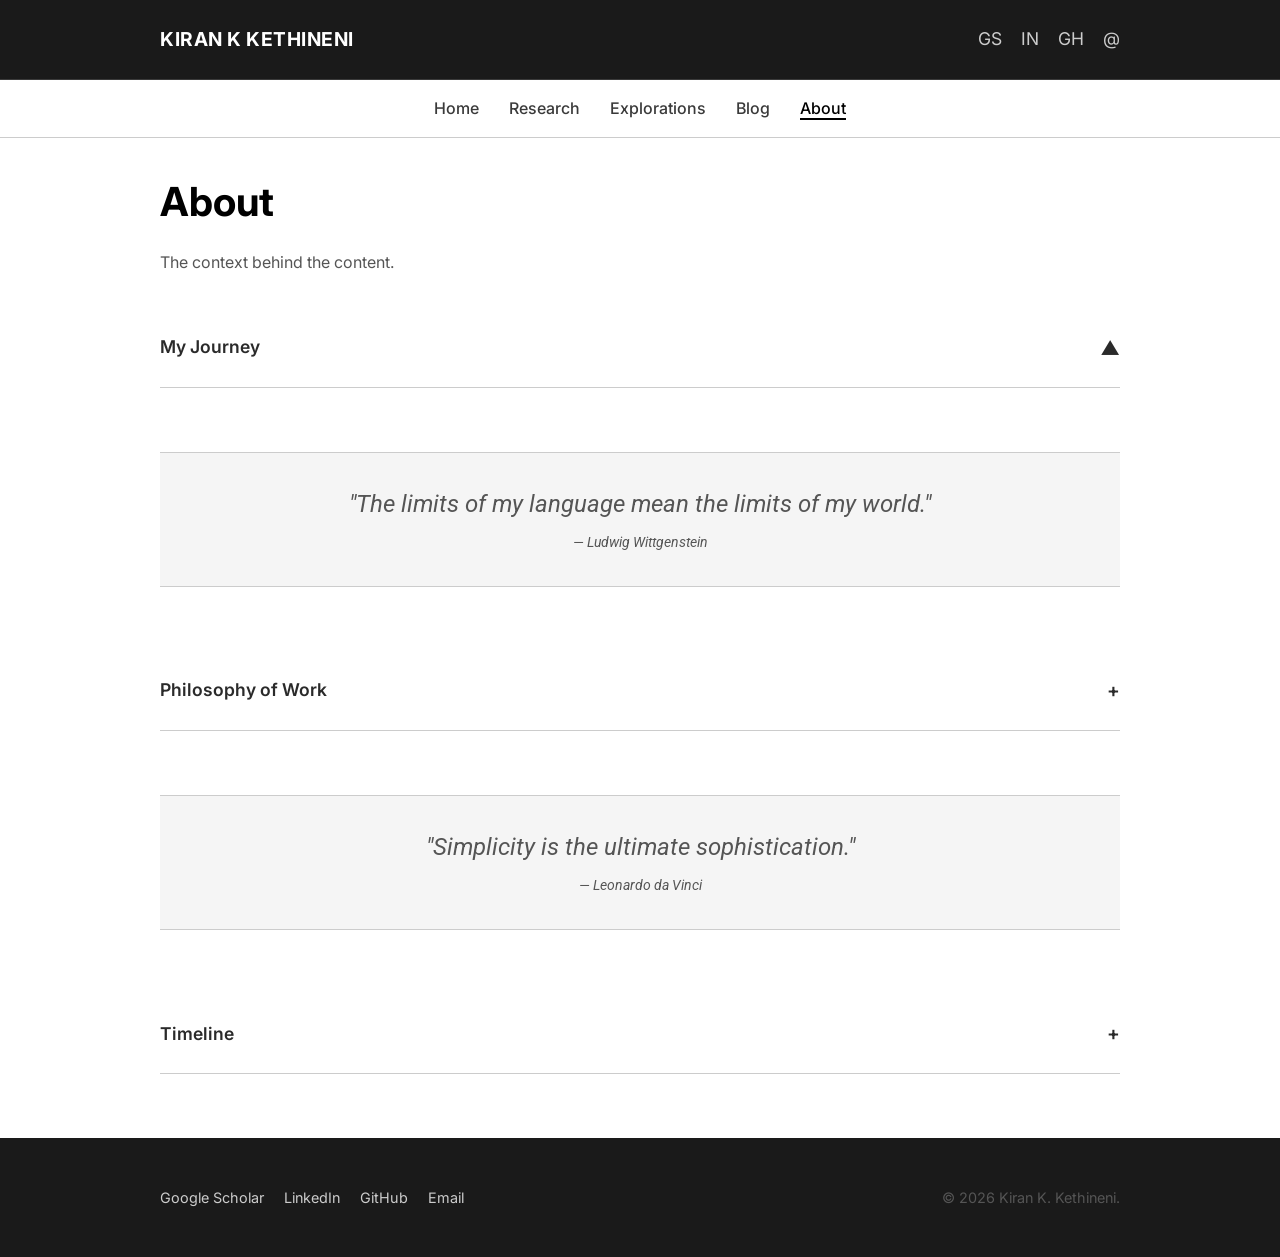
==== about.html @ e65516d9 "first commit" ====
<!DOCTYPE html>
<html lang="en">

<head>
    <meta charset="UTF-8">
    <meta name="viewport" content="width=device-width, initial-scale=1.0">
    <title>About | My Name</title>
    <link rel="stylesheet" href="css/style.css">
    <link
        href="https://fonts.googleapis.com/css2?family=Inter:wght@300;400;600;700&family=Roboto:wght@300;400;500&display=swap"
        rel="stylesheet">
    <style>
        .quote-divider {
            margin: 4rem 0;
            padding: 2rem 0;
            border-top: 1px solid var(--border-light);
            border-bottom: 1px solid var(--border-light);
            text-align: center;
            font-style: italic;
            font-family: 'Roboto', serif;
            /* Serif flair for quotes if desired, or keeping sans */
            font-size: 1.5rem;
            color: var(--gray-500);
            background-color: var(--gray-100);
        }

        .timeline-year {
            font-weight: 700;
            width: 80px;
            display: inline-block;
            color: var(--black);
        }
    </style>
</head>

<body>
    <header></header>
    <nav class="main-nav"></nav>
    <main class="container">

        <section class="mt-4 mb-4">
            <h1>About</h1>
            <p>The context behind the content.</p>
        </section>

        <!-- SECTION 1: MY JOURNEY -->
        <section class="accordion-list">
            <div class="accordion-item">
                <div class="accordion-header active"> <!-- Default open? Maybe -->
                    <span>My Journey</span>
                    <span class="accordion-icon">▼</span>
                </div>
                <!-- Adding active class manually to have it open by default for 'readability' on load if desired, 
                     but sticking to collapsed to match "Intellectual Notebook" style -->
                <div class="accordion-content">
                    <p class="mb-2">I started in Electronics and Communication Engineering, transitioning into Computer
                        Science to find the intersection of hardware constraints and algorithmic intelligence.</p>
                    <p>From building production APIs at Harvard Pilgrim Health Care to engineering serverless
                        edge-inference frameworks for my Ph.D., I am driven by the challenge of efficiency. I don't just
                        build models; I build systems that run reliably in the real world.</p>
                </div>
            </div>
        </section>

        <!-- QUOTE DIVIDER -->
        <div class="quote-divider">
            "The limits of my language mean the limits of my world." <br>
            <span style="font-size:0.9rem; margin-top:0.5rem; display:block;">— Ludwig Wittgenstein</span>
        </div>

        <!-- SECTION 2: PHILOSOPHY -->
        <section class="accordion-list">
            <div class="accordion-item">
                <div class="accordion-header">
                    <span>Philosophy of Work</span>
                    <span class="accordion-icon">+</span>
                </div>
                <div class="accordion-content">
                    <p class="mb-2">I believe in "Deep Work" (Cal Newport) and "Slow Software".</p>
                    <ul style="padding-left: 20px; list-style-type: square; color: var(--gray-500);">
                        <li class="mb-2"><strong>Clarity over Speed:</strong> Technical debt is often clarity debt.</li>
                        <li class="mb-2"><strong>Tools Shape Thought:</strong> We shape our tools and thereafter our
                            tools shape us.</li>
                        <li class="mb-2"><strong>Minimalism:</strong> Perfection is achieved not when there is nothing
                            more to add, but when there is nothing left to take away.</li>
                    </ul>
                </div>
            </div>
        </section>

        <!-- QUOTE DIVIDER -->
        <div class="quote-divider">
            "Simplicity is the ultimate sophistication." <br>
            <span style="font-size:0.9rem; margin-top:0.5rem; display:block;">— Leonardo da Vinci</span>
        </div>

        <!-- SECTION 3: TIMELINE -->
        <section class="accordion-list">
            <div class="accordion-item">
                <div class="accordion-header">
                    <span>Timeline</span>
                    <span class="accordion-icon">+</span>
                </div>
                <div class="accordion-content">
                    <div class="mb-2">
                        <span class="timeline-year">2022-Pres</span>
                        <span>Doctoral Researcher, University of North Texas</span>
                        <div style="font-size: 0.85rem; color: var(--gray-500); margin-left: 85px;">Focus: Edge AI,
                            Lightweight Segmentation, Privacy-Preserving Inference</div>
                    </div>
                    <div class="mb-2">
                        <span class="timeline-year">2019-2021</span>
                        <span>Software Developer, Harvard Pilgrim Health Care</span>
                        <div style="font-size: 0.85rem; color: var(--gray-500); margin-left: 85px;">Full-stack
                            development (Angular, Spring Boot), Cloud Infrastructure (Azure), and CI/CD automation.
                        </div>
                    </div>
                    <div class="mb-2">
                        <span class="timeline-year">2017-2018</span>
                        <span>M.S. Computer Science, University of North Texas</span>
                    </div>
                    <div class="mb-2">
                        <span class="timeline-year">2012-2016</span>
                        <span>B.Tech Electronics & Communication, Vignan's University</span>
                    </div>
                </div>
            </div>
        </section>

    </main>
    <footer></footer>
    <script src="js/main.js"></script>
</body>

</html>
---- css/style.css ----
/* STRICT GRAYSCALE PALETTE */
:root {
  --black: #000000;
  --gray-900: #1a1a1a;
  --gray-800: #2a2a2a;
  --gray-700: #3a3a3a;
  --gray-500: #555555;
  --gray-400: #888888;
  --gray-300: #cccccc;
  --gray-100: #f5f5f5;
  --white: #ffffff;

  --bg-body: var(--white);
  --text-main: var(--gray-900);
  --text-muted: var(--gray-500);
  --border-light: var(--gray-300);
  --border-dark: var(--gray-700);
  --header-bg: var(--gray-900);
  --header-text: var(--white);
}

/* GLOBAL RESET & TYPOGRAPHY */
* {
  box-sizing: border-box;
  margin: 0;
  padding: 0;
}

body {
  font-family: 'Inter', 'Roboto', sans-serif;
  color: var(--text-main);
  background-color: var(--bg-body);
  line-height: 1.6;
  font-size: 16px;
  -webkit-font-smoothing: antialiased;
}

a {
  text-decoration: none;
  color: inherit;
  transition: opacity 0.2s ease, border-bottom 0.2s ease;
}

a:hover {
  opacity: 0.7;
}

ul {
  list-style: none;
}

/* LAYOUT UTILITIES */
.container {
  max-width: 1000px;
  margin: 0 auto;
  padding: 0 20px;
}

.flex {
  display: flex;
}

.flex-col {
  display: flex;
  flex-direction: column;
}

.justify-between {
  justify-content: space-between;
}

.align-center {
  align-items: center;
}

.mt-2 {
  margin-top: 1rem;
}

.mt-4 {
  margin-top: 2rem;
}

.mb-2 {
  margin-bottom: 1rem;
}

.mb-4 {
  margin-bottom: 2rem;
}

/* HEADER */
header {
  background-color: var(--header-bg);
  color: var(--header-text);
  padding: 1.5rem 0;
  position: sticky;
  top: 0;
  z-index: 1000;
  border-bottom: 1px solid var(--gray-700);
}

.site-logo {
  font-weight: 700;
  font-size: 1.2rem;
  letter-spacing: 0.5px;
}

.nav-links a {
  margin-left: 20px;
  font-size: 0.9rem;
  color: var(--gray-300);
  text-transform: uppercase;
  letter-spacing: 1px;
}

.nav-links a:hover,
.nav-links a.active {
  color: var(--white);
  border-bottom: 1px solid var(--white);
}

.social-icons a {
  margin-left: 15px;
  color: var(--gray-300);
  font-size: 1.1rem;
}

/* NAVIGATION (Sub-header) */
.main-nav {
  background-color: var(--white);
  border-bottom: 1px solid var(--border-light);
  padding: 1rem 0;
}

.main-nav ul {
  display: flex;
  justify-content: center;
  flex-wrap: wrap;
  gap: 30px;
}

.main-nav a {
  color: var(--gray-700);
  font-weight: 500;
}

.main-nav a:hover {
  color: var(--black);
}

/* FOOTER */
footer {
  background-color: var(--gray-900);
  color: var(--gray-400);
  padding: 3rem 0;
  margin-top: 4rem;
  font-size: 0.9rem;
}

footer .footer-inner {
  width: 100%;
}

footer .social-links {
  display: flex;
  gap: 20px;
}

footer .social-links a {
  margin: 0;
  color: var(--gray-300);
}

footer .copyright {
  margin: 0;
}

@media (max-width: 768px) {
  footer .footer-inner {
    flex-direction: column;
    gap: 20px;
    text-align: center;
  }
}

/* COMPONENTS: ACCORDIONS */
.accordion-item {
  border-bottom: 1px solid var(--border-light);
}

.accordion-header {
  padding: 1.5rem 0;
  cursor: pointer;
  display: flex;
  justify-content: space-between;
  align-items: center;
  font-weight: 600;
  font-size: 1.1rem;
  color: var(--gray-800);
  transition: color 0.3s ease;
}

.accordion-header:hover {
  color: var(--black);
}

.accordion-content {
  max-height: 0;
  overflow: hidden;
  transition: max-height 0.4s ease-out, opacity 0.4s ease;
  opacity: 0;
}

.accordion-content.active {
  padding-bottom: 1.5rem;
  opacity: 1;
}

.accordion-icon {
  font-size: 1.2rem;
  transition: transform 0.3s ease;
}

.active .accordion-icon {
  transform: rotate(180deg);
}

/* TYPOGRAPHY COMPONENTS */
h1 {
  font-size: 2.5rem;
  font-weight: 700;
  color: var(--black);
  margin-bottom: 1rem;
}

h2 {
  font-size: 1.8rem;
  font-weight: 600;
  color: var(--gray-800);
  margin-bottom: 1.5rem;
  margin-top: 3rem;
  border-left: 4px solid var(--gray-300);
  padding-left: 1rem;
}

p {
  color: var(--gray-500);
  margin-bottom: 1rem;
  max-width: 700px;
}

/* BUTTONS (Text based mostly) */
.btn-text {
  text-transform: uppercase;
  font-size: 0.85rem;
  font-weight: 700;
  letter-spacing: 1px;
  border-bottom: 2px solid var(--gray-300);
  padding-bottom: 2px;
  color: var(--gray-700);
  display: inline-block;
  margin-top: 1rem;
}

.btn-text:hover {
  color: var(--black);
  border-color: var(--black);
}
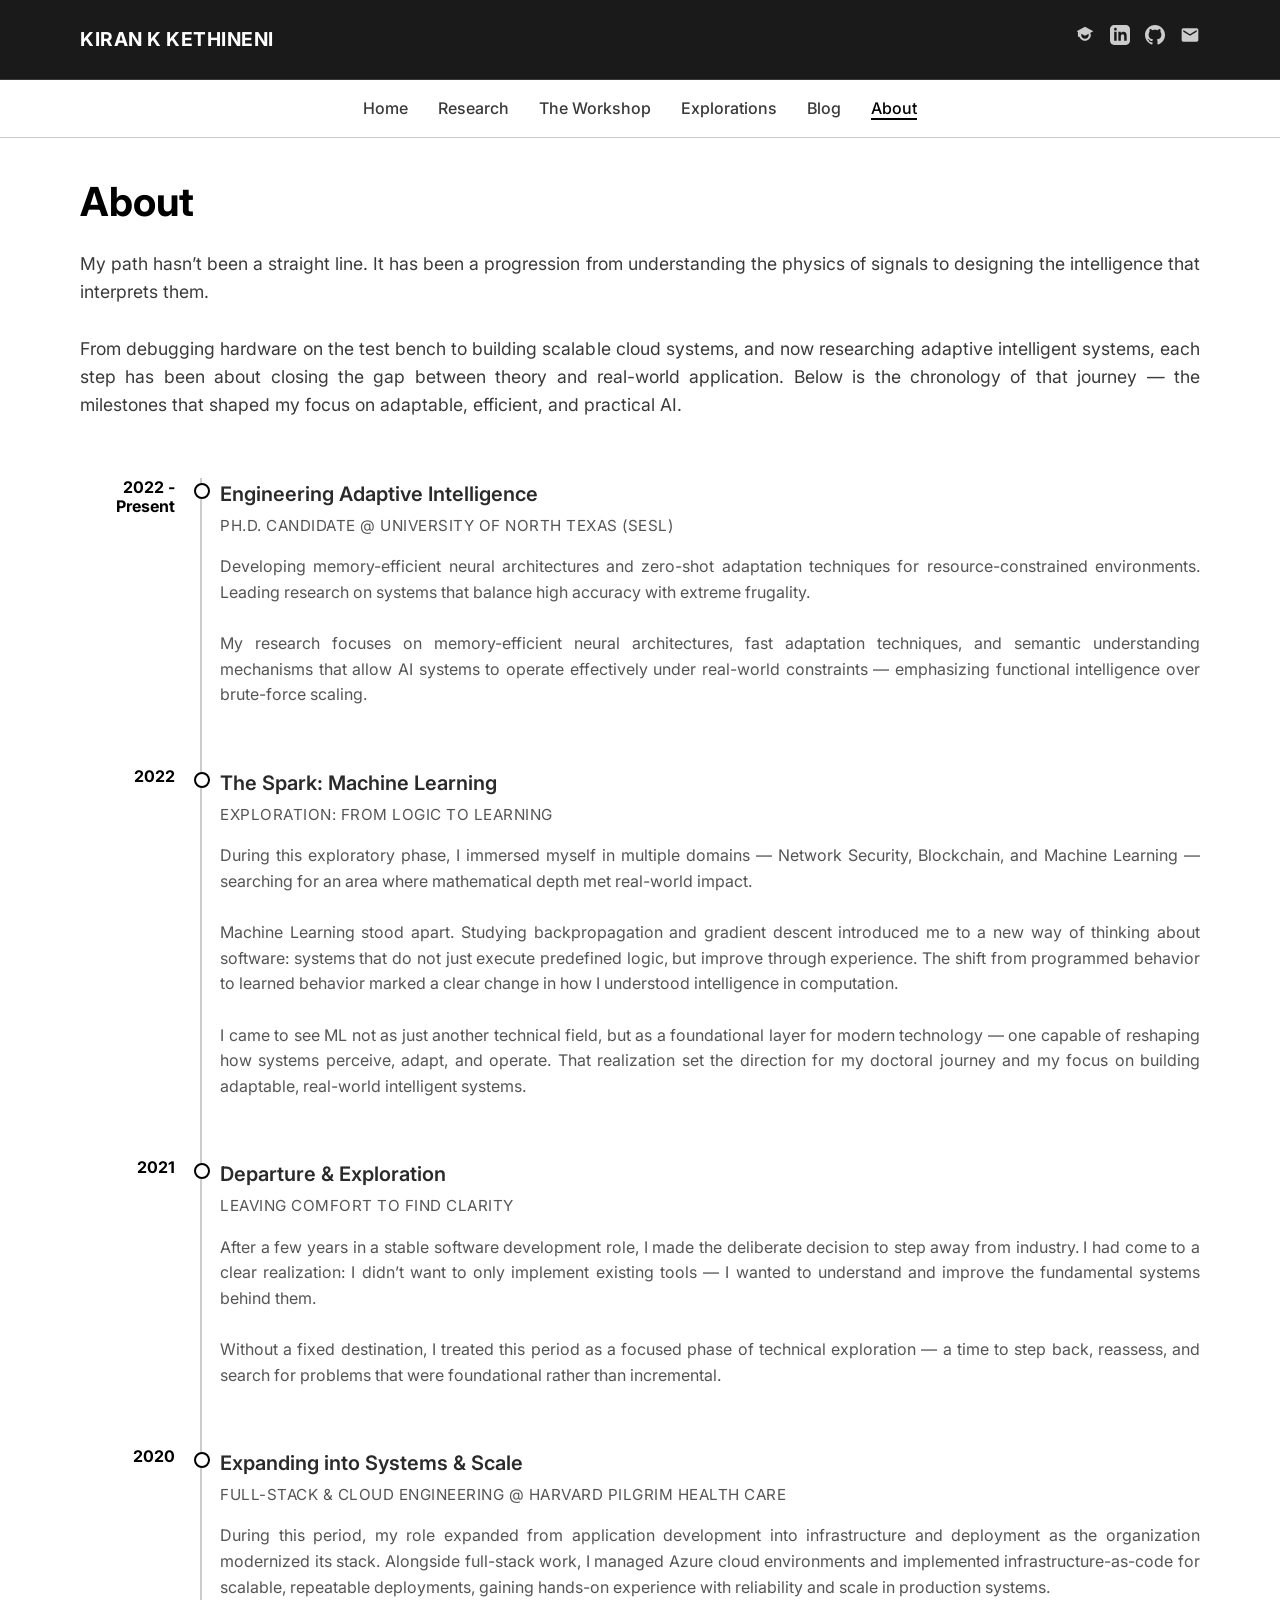
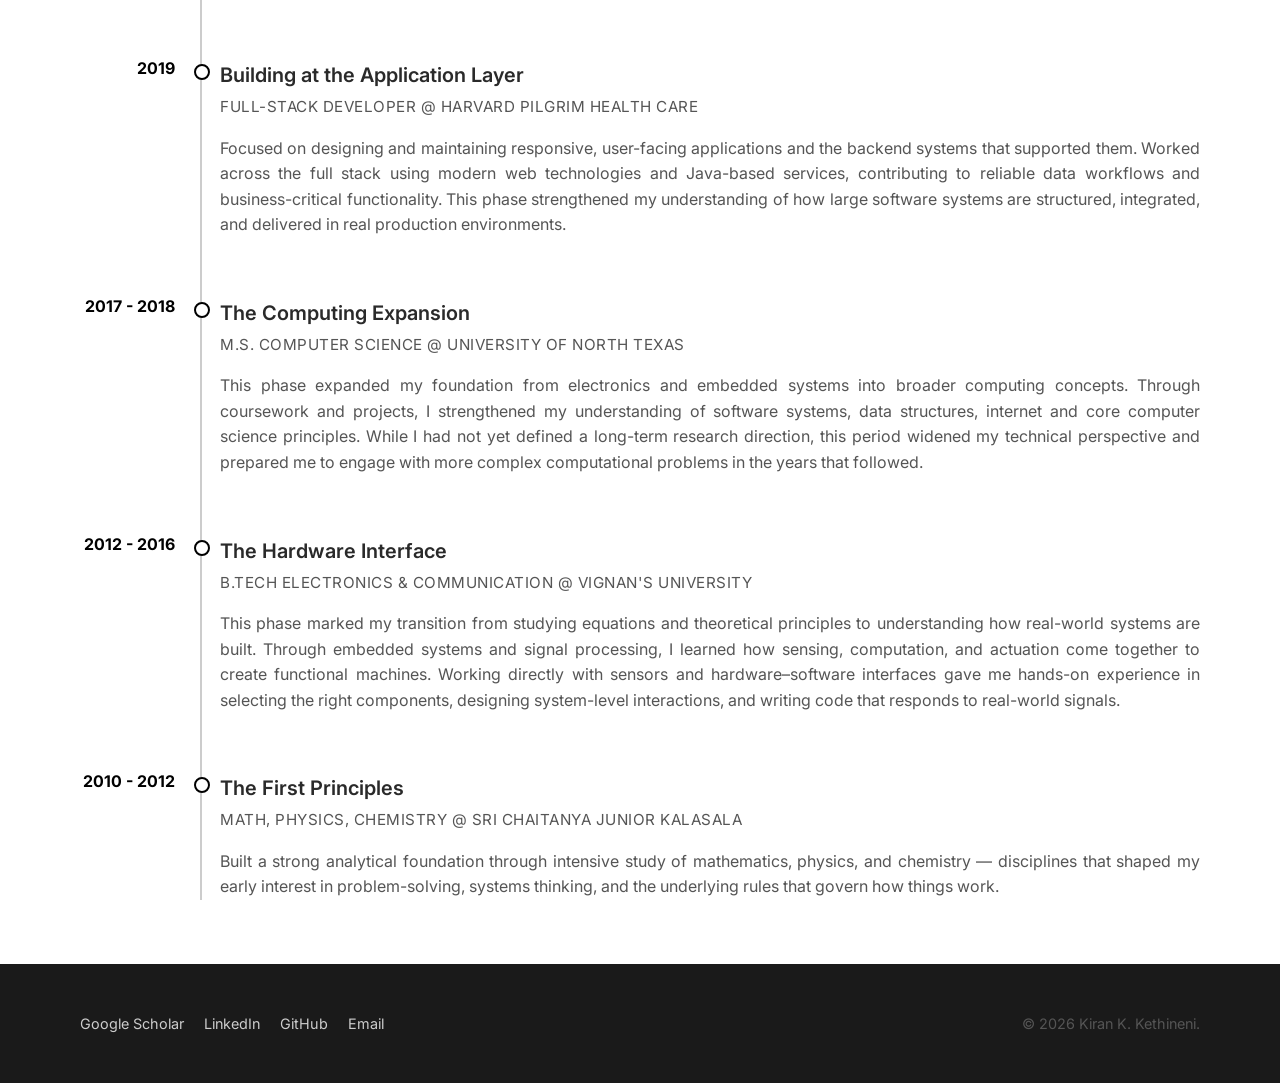
==== commit 31d3b1ff: "Timeline done" ====
--- a/about.html
+++ b/about.html
@@ -40,88 +40,137 @@
 
         <section class="mt-4 mb-4">
             <h1>About</h1>
-            <p>The context behind the content.</p>
+            <p style="color: var(--gray-700); font-size: 1.1rem; line-height: 1.6; text-align: justify;">
+                My path hasn’t been a straight line. It has been a progression from understanding the physics of signals
+                to designing the intelligence that interprets them.<br><br>
+                From debugging hardware on the test bench to building scalable cloud systems, and now researching
+                adaptive intelligent systems, each step has been about closing the gap between theory and real-world
+                application. Below is the chronology of that journey — the milestones that shaped my focus on adaptable,
+                efficient, and practical AI.
+            </p>
         </section>
 
         <!-- SECTION 1: MY JOURNEY -->
-        <section class="accordion-list">
-            <div class="accordion-item">
-                <div class="accordion-header active"> <!-- Default open? Maybe -->
-                    <span>My Journey</span>
-                    <span class="accordion-icon">▼</span>
+        <section class="mt-4 mb-4">
+            <div class="timeline-section">
+                <!-- PHD -->
+                <div class="timeline-entry">
+                    <span class="timeline-year-label">2022 - Present</span>
+                    <div class="timeline-role">Engineering Adaptive Intelligence</div>
+                    <div class="timeline-location">Ph.D. Candidate @ University of North Texas (SESL)</div>
+                    <div class="timeline-body">
+                        Developing memory-efficient neural architectures and zero-shot adaptation techniques for
+                        resource-constrained environments. Leading research on systems that balance high accuracy with
+                        extreme frugality.<br><br>
+                        My research focuses on memory-efficient neural architectures, fast adaptation techniques, and
+                        semantic understanding mechanisms that allow AI systems to operate effectively under real-world
+                        constraints — emphasizing functional intelligence over brute-force scaling.
+                    </div>
                 </div>
-                <!-- Adding active class manually to have it open by default for 'readability' on load if desired, 
-                     but sticking to collapsed to match "Intellectual Notebook" style -->
-                <div class="accordion-content">
-                    <p class="mb-2">I started in Electronics and Communication Engineering, transitioning into Computer
-                        Science to find the intersection of hardware constraints and algorithmic intelligence.</p>
-                    <p>From building production APIs at Harvard Pilgrim Health Care to engineering serverless
-                        edge-inference frameworks for my Ph.D., I am driven by the challenge of efficiency. I don't just
-                        build models; I build systems that run reliably in the real world.</p>
+
+                <!-- 2022 EXPLORATION -->
+                <div class="timeline-entry">
+                    <span class="timeline-year-label">2022</span>
+                    <div class="timeline-role">The Spark: Machine Learning</div>
+                    <div class="timeline-location">Exploration: From Logic to Learning</div>
+                    <div class="timeline-body">
+                        During this exploratory phase, I immersed myself in multiple domains — Network Security,
+                        Blockchain, and Machine Learning — searching for an area where mathematical depth met real-world
+                        impact.<br><br>
+
+                        Machine Learning stood apart. Studying backpropagation and gradient descent introduced me to a
+                        new way of thinking about software: systems that do not just execute predefined logic, but
+                        improve through experience. The shift from programmed behavior to learned behavior marked a
+                        clear change in how I understood intelligence in computation.<br><br>
+
+                        I came to see ML not as just another technical field, but as a foundational layer for modern
+                        technology — one capable of reshaping how systems perceive, adapt, and operate. That realization
+                        set the direction for my doctoral journey and my focus on building adaptable, real-world
+                        intelligent systems.
+                    </div>
                 </div>
-            </div>
-        </section>
 
-        <!-- QUOTE DIVIDER -->
-        <div class="quote-divider">
-            "The limits of my language mean the limits of my world." <br>
-            <span style="font-size:0.9rem; margin-top:0.5rem; display:block;">— Ludwig Wittgenstein</span>
-        </div>
+                <!-- 2021 DEPARTURE -->
+                <div class="timeline-entry">
+                    <span class="timeline-year-label">2021</span>
+                    <div class="timeline-role">Departure & Exploration</div>
+                    <div class="timeline-location">Leaving Comfort to Find Clarity</div>
+                    <div class="timeline-body">
+                        After a few years in a stable software development role, I made the deliberate decision to step
+                        away from industry. I had come to a clear realization: I didn’t want to only implement existing
+                        tools — I wanted to understand and improve the fundamental systems behind them.<br><br>
+                        Without a fixed destination, I treated this period as a focused phase of technical exploration —
+                        a time to step back, reassess, and search for problems that were foundational rather than
+                        incremental.
+                    </div>
+                </div>
 
-        <!-- SECTION 2: PHILOSOPHY -->
-        <section class="accordion-list">
-            <div class="accordion-item">
-                <div class="accordion-header">
-                    <span>Philosophy of Work</span>
-                    <span class="accordion-icon">+</span>
+                <!-- WORK EXPERIENCE -->
+                <div class="timeline-entry">
+                    <span class="timeline-year-label">2020</span>
+                    <div class="timeline-role">Expanding into Systems & Scale</div>
+                    <div class="timeline-location">Full-Stack & Cloud Engineering @ Harvard Pilgrim Health Care</div>
+                    <div class="timeline-body">
+                        During this period, my role expanded from application development into infrastructure and
+                        deployment as the organization modernized its stack. Alongside full-stack work, I managed Azure
+                        cloud environments and implemented infrastructure-as-code for scalable, repeatable deployments,
+                        gaining hands-on experience with reliability and scale in production systems.
+                    </div>
                 </div>
-                <div class="accordion-content">
-                    <p class="mb-2">I believe in "Deep Work" (Cal Newport) and "Slow Software".</p>
-                    <ul style="padding-left: 20px; list-style-type: square; color: var(--gray-500);">
-                        <li class="mb-2"><strong>Clarity over Speed:</strong> Technical debt is often clarity debt.</li>
-                        <li class="mb-2"><strong>Tools Shape Thought:</strong> We shape our tools and thereafter our
-                            tools shape us.</li>
-                        <li class="mb-2"><strong>Minimalism:</strong> Perfection is achieved not when there is nothing
-                            more to add, but when there is nothing left to take away.</li>
-                    </ul>
+
+                <!-- WORK EXPERIENCE -->
+                <div class="timeline-entry">
+                    <span class="timeline-year-label">2019</span>
+                    <div class="timeline-role">Building at the Application Layer</div>
+                    <div class="timeline-location">Full-Stack Developer @ Harvard Pilgrim Health Care</div>
+                    <div class="timeline-body">
+                        Focused on designing and maintaining responsive, user-facing applications and the backend
+                        systems that supported them. Worked across the full stack using modern web technologies and
+                        Java-based services, contributing to reliable data workflows and business-critical
+                        functionality. This phase strengthened my understanding of how large software systems are
+                        structured, integrated, and delivered in real production environments.
+                    </div>
                 </div>
-            </div>
-        </section>
 
-        <!-- QUOTE DIVIDER -->
-        <div class="quote-divider">
-            "Simplicity is the ultimate sophistication." <br>
-            <span style="font-size:0.9rem; margin-top:0.5rem; display:block;">— Leonardo da Vinci</span>
-        </div>
+                <!-- MASTERS -->
+                <div class="timeline-entry">
+                    <span class="timeline-year-label">2017 - 2018</span>
+                    <div class="timeline-role">The Computing Expansion</div>
+                    <div class="timeline-location">M.S. Computer Science @ University of North Texas</div>
+                    <div class="timeline-body">
+                        This phase expanded my foundation from electronics and embedded systems into broader computing
+                        concepts. Through coursework and projects, I strengthened my understanding of software systems,
+                        data structures, internet and core computer science principles. While I had not yet defined a
+                        long-term
+                        research direction, this period widened my technical perspective and prepared me to engage with
+                        more complex computational problems in the years that followed.
+                    </div>
+                </div>
 
-        <!-- SECTION 3: TIMELINE -->
-        <section class="accordion-list">
-            <div class="accordion-item">
-                <div class="accordion-header">
-                    <span>Timeline</span>
-                    <span class="accordion-icon">+</span>
+                <!-- BACHELORS -->
+                <div class="timeline-entry">
+                    <span class="timeline-year-label">2012 - 2016</span>
+                    <div class="timeline-role">The Hardware Interface</div>
+                    <div class="timeline-location">B.Tech Electronics & Communication @ Vignan's University</div>
+                    <div class="timeline-body">
+                        This phase marked my transition from studying equations and theoretical principles to
+                        understanding how real-world systems are built. Through embedded systems and signal processing,
+                        I learned how sensing, computation, and actuation come together to create functional machines.
+                        Working directly with sensors and hardware–software interfaces gave me hands-on experience in
+                        selecting the right components, designing system-level interactions, and writing code that
+                        responds to real-world signals.
+                    </div>
                 </div>
-                <div class="accordion-content">
-                    <div class="mb-2">
-                        <span class="timeline-year">2022-Pres</span>
-                        <span>Doctoral Researcher, University of North Texas</span>
-                        <div style="font-size: 0.85rem; color: var(--gray-500); margin-left: 85px;">Focus: Edge AI,
-                            Lightweight Segmentation, Privacy-Preserving Inference</div>
-                    </div>
-                    <div class="mb-2">
-                        <span class="timeline-year">2019-2021</span>
-                        <span>Software Developer, Harvard Pilgrim Health Care</span>
-                        <div style="font-size: 0.85rem; color: var(--gray-500); margin-left: 85px;">Full-stack
-                            development (Angular, Spring Boot), Cloud Infrastructure (Azure), and CI/CD automation.
-                        </div>
-                    </div>
-                    <div class="mb-2">
-                        <span class="timeline-year">2017-2018</span>
-                        <span>M.S. Computer Science, University of North Texas</span>
-                    </div>
-                    <div class="mb-2">
-                        <span class="timeline-year">2012-2016</span>
-                        <span>B.Tech Electronics & Communication, Vignan's University</span>
+
+                <!-- HIGH SCHOOL -->
+                <div class="timeline-entry">
+                    <span class="timeline-year-label">2010 - 2012</span>
+                    <div class="timeline-role">The First Principles</div>
+                    <div class="timeline-location">Math, Physics, Chemistry @ Sri Chaitanya Junior Kalasala</div>
+                    <div class="timeline-body">
+                        Built a strong analytical foundation through intensive study of mathematics, physics, and
+                        chemistry — disciplines that shaped my early interest in problem-solving, systems thinking, and
+                        the underlying rules that govern how things work.
                     </div>
                 </div>
             </div>
--- a/css/style.css
+++ b/css/style.css
@@ -51,9 +51,10 @@
 
 /* LAYOUT UTILITIES */
 .container {
-  max-width: 1000px;
+  max-width: 1200px;
   margin: 0 auto;
-  padding: 0 20px;
+  padding: 0 40px;
+  /* Slight increase in padding for wider layout */
 }
 
 .flex {
@@ -247,7 +248,7 @@
 p {
   color: var(--gray-500);
   margin-bottom: 1rem;
-  max-width: 700px;
+  max-width: 100%;
 }
 
 /* BUTTONS (Text based mostly) */
@@ -266,4 +267,117 @@
 .btn-text:hover {
   color: var(--black);
   border-color: var(--black);
+}
+
+/* TIMELINE COMPONENT */
+.timeline-section {
+  position: relative;
+  max-width: 100%;
+  margin: 4rem 0;
+  /* Align left with container padding or keep auto if centered? Container has padding. */
+  /* Let's keep margin: 4rem auto but 100% width fills container */
+  padding-left: 140px;
+  /* Space for year label */
+}
+
+/* The Vertical Line */
+.timeline-section::before {
+  content: '';
+  position: absolute;
+  top: 0;
+  bottom: 0;
+  left: 120px;
+  /* Line position */
+  width: 2px;
+  background: var(--border-light);
+}
+
+.timeline-entry {
+  position: relative;
+  margin-bottom: 4rem;
+}
+
+/* The Dot */
+.timeline-entry::before {
+  content: '';
+  position: absolute;
+  /*
+       Container padding-left: 140px.
+       Line left: 120px.
+       Difference: -20px relative to entry content start.
+       Dot width: 12px -> center at 6px.
+       Left: -20px - 6px = -26px.
+    */
+  left: -26px;
+  top: 5px;
+  width: 12px;
+  height: 12px;
+  background: var(--white);
+  border: 2px solid var(--black);
+  border-radius: 50%;
+  z-index: 1;
+}
+
+/* The Year Label - Moved to left */
+.timeline-year-label {
+  position: absolute;
+  left: -140px;
+  /* Move into the padding area */
+  width: 110px;
+  /* Width up to near the line */
+  text-align: right;
+  top: 0px;
+  font-weight: 700;
+  color: var(--black);
+  font-size: 1rem;
+  line-height: 1.2;
+  padding-right: 15px;
+}
+
+.timeline-role {
+  font-size: 1.25rem;
+  font-weight: 600;
+  color: var(--gray-800);
+  margin-bottom: 0.25rem;
+  margin-top: -5px;
+  /* Alignment fix with dot */
+}
+
+.timeline-location {
+  font-size: 0.95rem;
+  color: var(--gray-500);
+  margin-bottom: 1rem;
+  text-transform: uppercase;
+  letter-spacing: 0.5px;
+}
+
+.timeline-body {
+  color: var(--gray-500);
+  max-width: 100%;
+  text-align: justify;
+}
+
+@media (max-width: 768px) {
+  .timeline-section {
+    padding-left: 40px;
+  }
+
+  .timeline-section::before {
+    left: 20px;
+  }
+
+  .timeline-entry::before {
+    left: -26px;
+    /* 20 (line) - 40 (padding) - 6 (half dot) = -26 */
+  }
+
+  .timeline-year-label {
+    position: relative;
+    left: 0;
+    text-align: left;
+    margin-bottom: 0.5rem;
+    width: auto;
+    padding-right: 0;
+    color: var(--gray-500);
+  }
 }
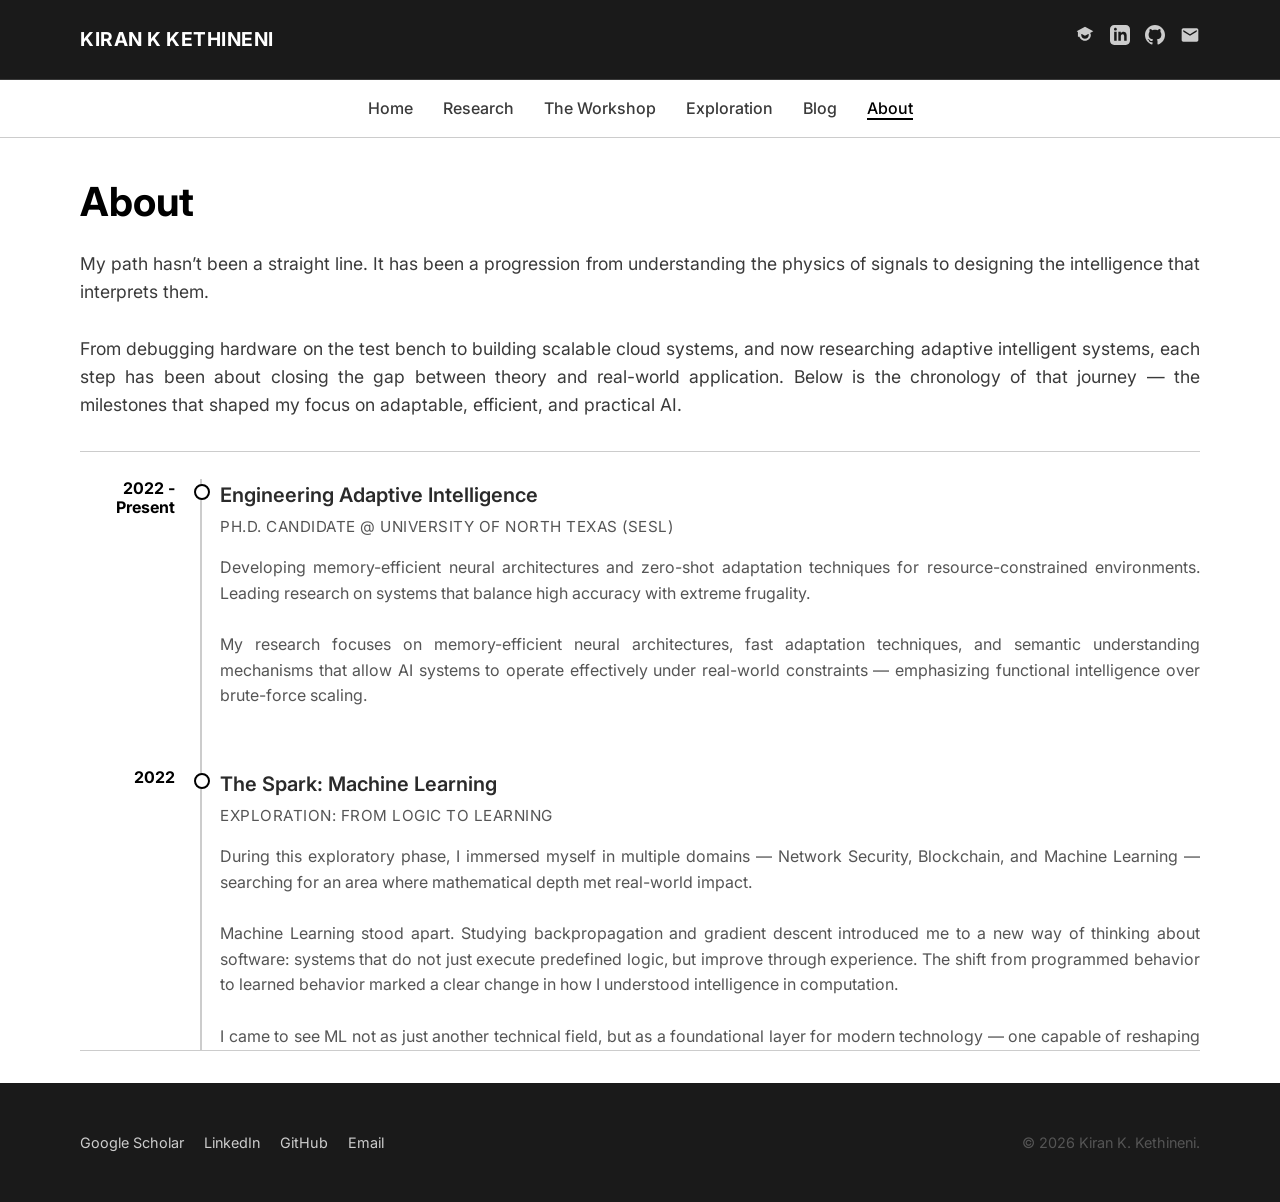
==== commit b4f73476: "All structure finalized" ====
--- a/about.html
+++ b/about.html
@@ -52,125 +52,147 @@
 
         <!-- SECTION 1: MY JOURNEY -->
         <section class="mt-4 mb-4">
-            <div class="timeline-section">
-                <!-- PHD -->
-                <div class="timeline-entry">
-                    <span class="timeline-year-label">2022 - Present</span>
-                    <div class="timeline-role">Engineering Adaptive Intelligence</div>
-                    <div class="timeline-location">Ph.D. Candidate @ University of North Texas (SESL)</div>
-                    <div class="timeline-body">
-                        Developing memory-efficient neural architectures and zero-shot adaptation techniques for
-                        resource-constrained environments. Leading research on systems that balance high accuracy with
-                        extreme frugality.<br><br>
-                        My research focuses on memory-efficient neural architectures, fast adaptation techniques, and
-                        semantic understanding mechanisms that allow AI systems to operate effectively under real-world
-                        constraints — emphasizing functional intelligence over brute-force scaling.
-                    </div>
-                </div>
-
-                <!-- 2022 EXPLORATION -->
-                <div class="timeline-entry">
-                    <span class="timeline-year-label">2022</span>
-                    <div class="timeline-role">The Spark: Machine Learning</div>
-                    <div class="timeline-location">Exploration: From Logic to Learning</div>
-                    <div class="timeline-body">
-                        During this exploratory phase, I immersed myself in multiple domains — Network Security,
-                        Blockchain, and Machine Learning — searching for an area where mathematical depth met real-world
-                        impact.<br><br>
-
-                        Machine Learning stood apart. Studying backpropagation and gradient descent introduced me to a
-                        new way of thinking about software: systems that do not just execute predefined logic, but
-                        improve through experience. The shift from programmed behavior to learned behavior marked a
-                        clear change in how I understood intelligence in computation.<br><br>
-
-                        I came to see ML not as just another technical field, but as a foundational layer for modern
-                        technology — one capable of reshaping how systems perceive, adapt, and operate. That realization
-                        set the direction for my doctoral journey and my focus on building adaptable, real-world
-                        intelligent systems.
-                    </div>
-                </div>
-
-                <!-- 2021 DEPARTURE -->
-                <div class="timeline-entry">
-                    <span class="timeline-year-label">2021</span>
-                    <div class="timeline-role">Departure & Exploration</div>
-                    <div class="timeline-location">Leaving Comfort to Find Clarity</div>
-                    <div class="timeline-body">
-                        After a few years in a stable software development role, I made the deliberate decision to step
-                        away from industry. I had come to a clear realization: I didn’t want to only implement existing
-                        tools — I wanted to understand and improve the fundamental systems behind them.<br><br>
-                        Without a fixed destination, I treated this period as a focused phase of technical exploration —
-                        a time to step back, reassess, and search for problems that were foundational rather than
-                        incremental.
-                    </div>
-                </div>
-
-                <!-- WORK EXPERIENCE -->
-                <div class="timeline-entry">
-                    <span class="timeline-year-label">2020</span>
-                    <div class="timeline-role">Expanding into Systems & Scale</div>
-                    <div class="timeline-location">Full-Stack & Cloud Engineering @ Harvard Pilgrim Health Care</div>
-                    <div class="timeline-body">
-                        During this period, my role expanded from application development into infrastructure and
-                        deployment as the organization modernized its stack. Alongside full-stack work, I managed Azure
-                        cloud environments and implemented infrastructure-as-code for scalable, repeatable deployments,
-                        gaining hands-on experience with reliability and scale in production systems.
-                    </div>
-                </div>
-
-                <!-- WORK EXPERIENCE -->
-                <div class="timeline-entry">
-                    <span class="timeline-year-label">2019</span>
-                    <div class="timeline-role">Building at the Application Layer</div>
-                    <div class="timeline-location">Full-Stack Developer @ Harvard Pilgrim Health Care</div>
-                    <div class="timeline-body">
-                        Focused on designing and maintaining responsive, user-facing applications and the backend
-                        systems that supported them. Worked across the full stack using modern web technologies and
-                        Java-based services, contributing to reliable data workflows and business-critical
-                        functionality. This phase strengthened my understanding of how large software systems are
-                        structured, integrated, and delivered in real production environments.
-                    </div>
-                </div>
-
-                <!-- MASTERS -->
-                <div class="timeline-entry">
-                    <span class="timeline-year-label">2017 - 2018</span>
-                    <div class="timeline-role">The Computing Expansion</div>
-                    <div class="timeline-location">M.S. Computer Science @ University of North Texas</div>
-                    <div class="timeline-body">
-                        This phase expanded my foundation from electronics and embedded systems into broader computing
-                        concepts. Through coursework and projects, I strengthened my understanding of software systems,
-                        data structures, internet and core computer science principles. While I had not yet defined a
-                        long-term
-                        research direction, this period widened my technical perspective and prepared me to engage with
-                        more complex computational problems in the years that followed.
-                    </div>
-                </div>
-
-                <!-- BACHELORS -->
-                <div class="timeline-entry">
-                    <span class="timeline-year-label">2012 - 2016</span>
-                    <div class="timeline-role">The Hardware Interface</div>
-                    <div class="timeline-location">B.Tech Electronics & Communication @ Vignan's University</div>
-                    <div class="timeline-body">
-                        This phase marked my transition from studying equations and theoretical principles to
-                        understanding how real-world systems are built. Through embedded systems and signal processing,
-                        I learned how sensing, computation, and actuation come together to create functional machines.
-                        Working directly with sensors and hardware–software interfaces gave me hands-on experience in
-                        selecting the right components, designing system-level interactions, and writing code that
-                        responds to real-world signals.
-                    </div>
-                </div>
-
-                <!-- HIGH SCHOOL -->
-                <div class="timeline-entry">
-                    <span class="timeline-year-label">2010 - 2012</span>
-                    <div class="timeline-role">The First Principles</div>
-                    <div class="timeline-location">Math, Physics, Chemistry @ Sri Chaitanya Junior Kalasala</div>
-                    <div class="timeline-body">
-                        Built a strong analytical foundation through intensive study of mathematics, physics, and
-                        chemistry — disciplines that shaped my early interest in problem-solving, systems thinking, and
-                        the underlying rules that govern how things work.
+            <div class="timeline-scroll-wrapper">
+                <div class="timeline-section">
+                    <!-- PHD -->
+                    <div class="timeline-entry">
+                        <span class="timeline-year-label">2022 - Present</span>
+                        <div class="timeline-role">Engineering Adaptive Intelligence</div>
+                        <div class="timeline-location">Ph.D. Candidate @ University of North Texas (SESL)</div>
+                        <div class="timeline-body">
+                            Developing memory-efficient neural architectures and zero-shot adaptation techniques for
+                            resource-constrained environments. Leading research on systems that balance high accuracy
+                            with
+                            extreme frugality.<br><br>
+                            My research focuses on memory-efficient neural architectures, fast adaptation techniques,
+                            and
+                            semantic understanding mechanisms that allow AI systems to operate effectively under
+                            real-world
+                            constraints — emphasizing functional intelligence over brute-force scaling.
+                        </div>
+                    </div>
+
+                    <!-- 2022 EXPLORATION -->
+                    <div class="timeline-entry">
+                        <span class="timeline-year-label">2022</span>
+                        <div class="timeline-role">The Spark: Machine Learning</div>
+                        <div class="timeline-location">Exploration: From Logic to Learning</div>
+                        <div class="timeline-body">
+                            During this exploratory phase, I immersed myself in multiple domains — Network Security,
+                            Blockchain, and Machine Learning — searching for an area where mathematical depth met
+                            real-world
+                            impact.<br><br>
+
+                            Machine Learning stood apart. Studying backpropagation and gradient descent introduced me to
+                            a
+                            new way of thinking about software: systems that do not just execute predefined logic, but
+                            improve through experience. The shift from programmed behavior to learned behavior marked a
+                            clear change in how I understood intelligence in computation.<br><br>
+
+                            I came to see ML not as just another technical field, but as a foundational layer for modern
+                            technology — one capable of reshaping how systems perceive, adapt, and operate. That
+                            realization
+                            set the direction for my doctoral journey and my focus on building adaptable, real-world
+                            intelligent systems.
+                        </div>
+                    </div>
+
+                    <!-- 2021 DEPARTURE -->
+                    <div class="timeline-entry">
+                        <span class="timeline-year-label">2021</span>
+                        <div class="timeline-role">Departure & Exploration</div>
+                        <div class="timeline-location">Leaving Comfort to Find Clarity</div>
+                        <div class="timeline-body">
+                            After a few years in a stable software development role, I made the deliberate decision to
+                            step
+                            away from industry. I had come to a clear realization: I didn’t want to only implement
+                            existing
+                            tools — I wanted to understand and improve the fundamental systems behind them.<br><br>
+                            Without a fixed destination, I treated this period as a focused phase of technical
+                            exploration —
+                            a time to step back, reassess, and search for problems that were foundational rather than
+                            incremental.
+                        </div>
+                    </div>
+
+                    <!-- WORK EXPERIENCE -->
+                    <div class="timeline-entry">
+                        <span class="timeline-year-label">2020</span>
+                        <div class="timeline-role">Expanding into Systems & Scale</div>
+                        <div class="timeline-location">Full-Stack & Cloud Engineering @ Harvard Pilgrim Health Care
+                        </div>
+                        <div class="timeline-body">
+                            During this period, my role expanded from application development into infrastructure and
+                            deployment as the organization modernized its stack. Alongside full-stack work, I managed
+                            Azure
+                            cloud environments and implemented infrastructure-as-code for scalable, repeatable
+                            deployments,
+                            gaining hands-on experience with reliability and scale in production systems.
+                        </div>
+                    </div>
+
+                    <!-- WORK EXPERIENCE -->
+                    <div class="timeline-entry">
+                        <span class="timeline-year-label">2019</span>
+                        <div class="timeline-role">Building at the Application Layer</div>
+                        <div class="timeline-location">Full-Stack Developer @ Harvard Pilgrim Health Care</div>
+                        <div class="timeline-body">
+                            Focused on designing and maintaining responsive, user-facing applications and the backend
+                            systems that supported them. Worked across the full stack using modern web technologies and
+                            Java-based services, contributing to reliable data workflows and business-critical
+                            functionality. This phase strengthened my understanding of how large software systems are
+                            structured, integrated, and delivered in real production environments.
+                        </div>
+                    </div>
+
+                    <!-- MASTERS -->
+                    <div class="timeline-entry">
+                        <span class="timeline-year-label">2017 - 2018</span>
+                        <div class="timeline-role">The Computing Expansion</div>
+                        <div class="timeline-location">M.S. Computer Science @ University of North Texas</div>
+                        <div class="timeline-body">
+                            This phase expanded my foundation from electronics and embedded systems into broader
+                            computing
+                            concepts. Through coursework and projects, I strengthened my understanding of software
+                            systems,
+                            data structures, internet and core computer science principles. While I had not yet defined
+                            a
+                            long-term
+                            research direction, this period widened my technical perspective and prepared me to engage
+                            with
+                            more complex computational problems in the years that followed.
+                        </div>
+                    </div>
+
+                    <!-- BACHELORS -->
+                    <div class="timeline-entry">
+                        <span class="timeline-year-label">2012 - 2016</span>
+                        <div class="timeline-role">The Hardware Interface</div>
+                        <div class="timeline-location">B.Tech Electronics & Communication @ Vignan's University</div>
+                        <div class="timeline-body">
+                            This phase marked my transition from studying equations and theoretical principles to
+                            understanding how real-world systems are built. Through embedded systems and signal
+                            processing,
+                            I learned how sensing, computation, and actuation come together to create functional
+                            machines.
+                            Working directly with sensors and hardware–software interfaces gave me hands-on experience
+                            in
+                            selecting the right components, designing system-level interactions, and writing code that
+                            responds to real-world signals.
+                        </div>
+                    </div>
+
+                    <!-- HIGH SCHOOL -->
+                    <div class="timeline-entry">
+                        <span class="timeline-year-label">2010 - 2012</span>
+                        <div class="timeline-role">The First Principles</div>
+                        <div class="timeline-location">Math, Physics, Chemistry @ Sri Chaitanya Junior Kalasala</div>
+                        <div class="timeline-body">
+                            Built a strong analytical foundation through intensive study of mathematics, physics, and
+                            chemistry — disciplines that shaped my early interest in problem-solving, systems thinking,
+                            and
+                            the underlying rules that govern how things work.
+                        </div>
                     </div>
                 </div>
             </div>
--- a/css/style.css
+++ b/css/style.css
@@ -33,6 +33,9 @@
   line-height: 1.6;
   font-size: 16px;
   -webkit-font-smoothing: antialiased;
+  display: flex;
+  flex-direction: column;
+  min-height: 100vh;
 }
 
 a {
@@ -55,6 +58,13 @@
   margin: 0 auto;
   padding: 0 40px;
   /* Slight increase in padding for wider layout */
+}
+
+/* Main content expands to push footer down */
+main.container {
+  flex: 1;
+  width: 100%;
+  /* Ensure it spans width */
 }
 
 .flex {
@@ -155,7 +165,8 @@
   background-color: var(--gray-900);
   color: var(--gray-400);
   padding: 3rem 0;
-  margin-top: 4rem;
+  margin-top: auto;
+  /* Pushes to bottom if flex container has space */
   font-size: 0.9rem;
 }
 
@@ -270,12 +281,36 @@
 }
 
 /* TIMELINE COMPONENT */
+/* TIMELINE COMPONENT */
+.timeline-scroll-wrapper {
+  max-height: 600px;
+  overflow-y: auto;
+  position: relative;
+  /* Scrollbar Styling */
+  scrollbar-width: thin;
+  scrollbar-color: var(--gray-400) var(--gray-100);
+  border-top: 1px solid var(--border-light);
+  border-bottom: 1px solid var(--border-light);
+  padding: 2rem 0;
+}
+
+.timeline-scroll-wrapper::-webkit-scrollbar {
+  width: 6px;
+}
+
+.timeline-scroll-wrapper::-webkit-scrollbar-track {
+  background: var(--gray-100);
+}
+
+.timeline-scroll-wrapper::-webkit-scrollbar-thumb {
+  background-color: var(--gray-400);
+  border-radius: 10px;
+}
+
 .timeline-section {
   position: relative;
   max-width: 100%;
-  margin: 4rem 0;
-  /* Align left with container padding or keep auto if centered? Container has padding. */
-  /* Let's keep margin: 4rem auto but 100% width fills container */
+  margin: 0;
   padding-left: 140px;
   /* Space for year label */
 }
@@ -380,4 +415,268 @@
     padding-right: 0;
     color: var(--gray-500);
   }
-}+}
+
+/* HEXAGONAL CLUSTER */
+.hex-cluster {
+  display: flex;
+  justify-content: center;
+  align-items: center;
+  flex-wrap: wrap;
+  max-width: 800px;
+  margin: 4rem auto;
+  gap: 20px;
+  /* Adjust based on overlap needs */
+}
+
+.hex-tile {
+  width: 200px;
+  height: 230px;
+  background-color: var(--gray-100);
+  position: relative;
+  clip-path: polygon(50% 0%, 100% 25%, 100% 75%, 50% 100%, 0% 75%, 0% 25%);
+  transition: transform 0.3s ease, background-color 0.3s ease;
+  cursor: pointer;
+  display: flex;
+  flex-direction: column;
+  justify-content: center;
+  align-items: center;
+  text-align: center;
+  padding: 1rem;
+}
+
+.hex-tile:hover {
+  transform: scale(1.05);
+  background-color: var(--gray-300);
+}
+
+.hex-tile h3 {
+  font-size: 1.1rem;
+  margin-bottom: 0.5rem;
+  color: var(--gray-900);
+}
+
+.hex-tile p {
+  font-size: 0.8rem;
+  color: var(--gray-500);
+  margin: 0;
+}
+
+/* MODAL STYLES */
+.modal-overlay {
+  position: fixed;
+  top: 0;
+  left: 0;
+  width: 100%;
+  height: 100%;
+  background: rgba(0, 0, 0, 0.7);
+  display: flex;
+  justify-content: center;
+  align-items: center;
+  z-index: 2000;
+  opacity: 0;
+  pointer-events: none;
+  transition: opacity 0.3s ease;
+}
+
+.modal-overlay.active {
+  opacity: 1;
+  pointer-events: auto;
+}
+
+.modal-content {
+  background: var(--white);
+  padding: 2rem;
+  width: 90%;
+  max-width: 900px;
+  max-height: 80vh;
+  overflow-y: auto;
+  border-radius: 8px;
+  position: relative;
+  transform: translateY(20px);
+  transition: transform 0.3s ease;
+}
+
+.modal-overlay.active .modal-content {
+  transform: translateY(0);
+}
+
+.modal-close-btn {
+  position: absolute;
+  top: 1rem;
+  right: 1rem;
+  background: none;
+  border: none;
+  font-size: 1.5rem;
+  cursor: pointer;
+  color: var(--gray-500);
+}
+
+.modal-close-btn:hover {
+  color: var(--black);
+}
+
+/* EXPLORATION PAGE STYLES */
+@import url('https://fonts.googleapis.com/css2?family=Patrick+Hand&display=swap');
+
+.sketch-font {
+  font-family: 'Patrick Hand', cursive;
+}
+
+.view-container {
+  position: relative;
+  width: 100%;
+  height: calc(100vh - 450px);
+  min-height: 400px;
+  /* Fixed height container for the "app" feel */
+  overflow: hidden;
+  border: 2px solid var(--black);
+  border-radius: 4px;
+  /* Rough corner could use SVG border image later */
+  background: var(--white);
+  margin-top: 2rem;
+}
+
+/* Make views transparent so they inherit container background or texture */
+.view-section {
+  position: absolute;
+  top: 0;
+  left: 0;
+  width: 100%;
+  height: 100%;
+  background: rgba(255, 255, 255, 0.9);
+  /* Slight opacity to see texture if applied to container, or just white */
+  transition: transform 0.5s ease-in-out;
+  display: flex;
+  flex-direction: column;
+  padding: 2rem;
+  overflow-y: auto;
+}
+
+/* Match buttons: Black circle with white text for topics */
+.topic-marker {
+  width: 80px;
+  height: 80px;
+  border: 2px solid var(--white);
+  border-radius: 50%;
+  background: var(--black);
+  color: var(--white);
+  display: flex;
+  justify-content: center;
+  align-items: center;
+  cursor: pointer;
+  transition: transform 0.2s, box-shadow 0.2s;
+  font-family: 'Patrick Hand', cursive;
+  text-align: center;
+  font-size: 0.9rem;
+  padding: 5px;
+}
+
+.topic-marker:hover {
+  transform: scale(1.1);
+  box-shadow: 2px 2px 0px var(--gray-500);
+}
+
+/* Slide Logic */
+.view-section.active {
+  transform: translateX(0);
+  z-index: 10;
+}
+
+.view-section.next {
+  transform: translateX(100%);
+  z-index: 20;
+}
+
+.view-section.prev {
+  transform: translateX(-100%);
+  z-index: 5;
+}
+
+/* Specific view overrides */
+#view-map {
+  overflow: hidden;
+}
+
+/* Sketch Components */
+.sketch-btn {
+  font-family: 'Patrick Hand', cursive;
+  font-size: 1.5rem;
+  padding: 1rem 2rem;
+  border: 2px solid var(--white);
+  border-radius: 255px 15px 225px 15px / 15px 225px 15px 255px;
+  /* Sketchy border radius */
+  background: var(--black);
+  color: var(--white);
+  cursor: pointer;
+  transition: transform 0.2s ease, box-shadow 0.2s ease;
+  margin: 1rem;
+}
+
+.sketch-btn:hover {
+  transform: rotate(-2deg) scale(1.05);
+  box-shadow: 2px 2px 0px var(--gray-500);
+  z-index: 100;
+  /* Bring to front on hover */
+}
+
+/* Tooltip */
+.sketch-btn::after {
+  content: attr(data-tooltip);
+  position: absolute;
+  bottom: 120%;
+  left: 50%;
+  transform: translateX(-50%) scale(0);
+  background: var(--white);
+  color: var(--black);
+  border: 1px solid var(--black);
+  padding: 0.5rem 1rem;
+  border-radius: 4px;
+  font-size: 0.9rem;
+  white-space: nowrap;
+  pointer-events: none;
+  opacity: 0;
+  transition: opacity 0.2s ease, transform 0.2s ease;
+  box-shadow: 2px 2px 0px rgba(0, 0, 0, 0.1);
+  font-family: 'Patrick Hand', cursive;
+  z-index: 101;
+}
+
+.sketch-btn:hover::after {
+  opacity: 1;
+  transform: translateX(-50%) scale(1);
+}
+
+.back-arrow {
+  position: absolute;
+  top: 1rem;
+  left: 1rem;
+  font-size: 2rem;
+  cursor: pointer;
+  z-index: 100;
+  font-family: 'Patrick Hand', cursive;
+  display: none;
+  /* Hidden on root map */
+}
+
+/* Map specific */
+.map-grid {
+  display: grid;
+  grid-template-columns: repeat(auto-fit, minmax(200px, 1fr));
+  gap: 2rem;
+  height: 100%;
+  align-content: center;
+  justify-items: center;
+}
+
+.landscape-canvas {
+  flex: 1;
+  display: flex;
+  justify-content: center;
+  align-items: center;
+  border: 1px dashed var(--gray-300);
+  margin-top: 2rem;
+  position: relative;
+}
+
+/* Old topic-marker removed, handled above */
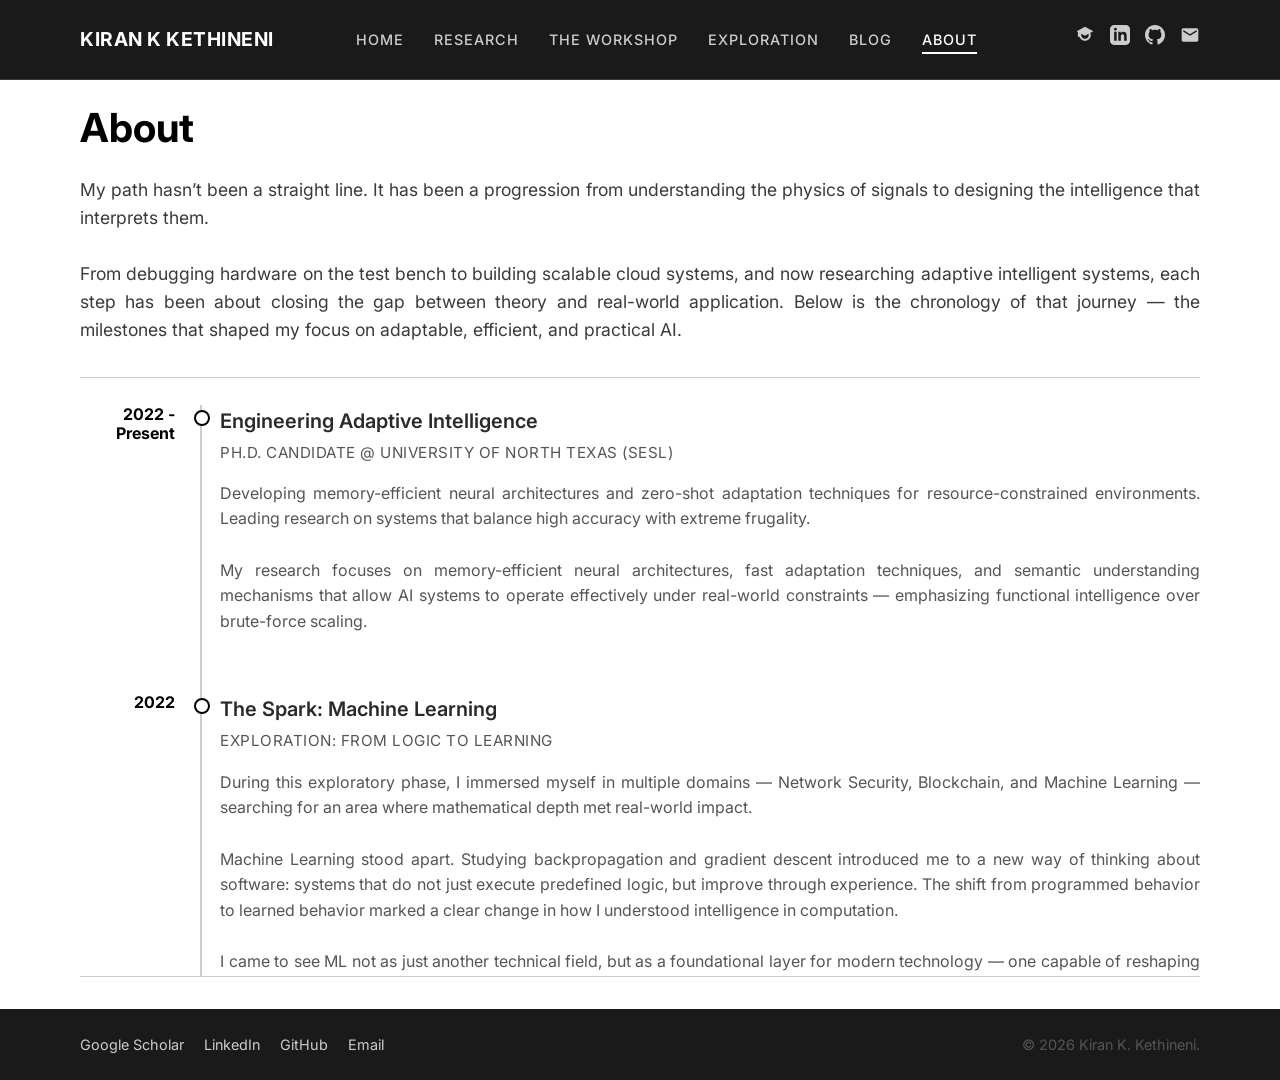
==== commit ae704229: "Cosmetics of V1" ====
--- a/about.html
+++ b/about.html
@@ -38,7 +38,7 @@
     <nav class="main-nav"></nav>
     <main class="container">
 
-        <section class="mt-4 mb-4">
+        <section class="mt-2 mb-2">
             <h1>About</h1>
             <p style="color: var(--gray-700); font-size: 1.1rem; line-height: 1.6; text-align: justify;">
                 My path hasn’t been a straight line. It has been a progression from understanding the physics of signals
--- a/css/style.css
+++ b/css/style.css
@@ -117,18 +117,30 @@
   letter-spacing: 0.5px;
 }
 
-.nav-links a {
-  margin-left: 20px;
-  font-size: 0.9rem;
+/* HEADER NAV (Merged) */
+.header-nav ul {
+  display: flex;
+  gap: 30px;
+  list-style: none;
+  margin: 0;
+  padding: 0;
+}
+
+.header-nav a {
   color: var(--gray-300);
   text-transform: uppercase;
+  font-size: 0.9rem;
+  font-weight: 500;
   letter-spacing: 1px;
-}
-
-.nav-links a:hover,
-.nav-links a.active {
+  padding-bottom: 4px;
+  border-bottom: 2px solid transparent;
+  transition: all 0.2s ease;
+}
+
+.header-nav a:hover,
+.header-nav a.active {
   color: var(--white);
-  border-bottom: 1px solid var(--white);
+  border-bottom: 2px solid var(--white);
 }
 
 .social-icons a {
@@ -137,34 +149,11 @@
   font-size: 1.1rem;
 }
 
-/* NAVIGATION (Sub-header) */
-.main-nav {
-  background-color: var(--white);
-  border-bottom: 1px solid var(--border-light);
-  padding: 1rem 0;
-}
-
-.main-nav ul {
-  display: flex;
-  justify-content: center;
-  flex-wrap: wrap;
-  gap: 30px;
-}
-
-.main-nav a {
-  color: var(--gray-700);
-  font-weight: 500;
-}
-
-.main-nav a:hover {
-  color: var(--black);
-}
-
 /* FOOTER */
 footer {
   background-color: var(--gray-900);
   color: var(--gray-400);
-  padding: 3rem 0;
+  padding: 1.5rem 0;
   margin-top: auto;
   /* Pushes to bottom if flex container has space */
   font-size: 0.9rem;
@@ -419,35 +408,83 @@
 
 /* HEXAGONAL CLUSTER */
 .hex-cluster {
-  display: flex;
-  justify-content: center;
-  align-items: center;
-  flex-wrap: wrap;
-  max-width: 800px;
-  margin: 4rem auto;
-  gap: 20px;
-  /* Adjust based on overlap needs */
+  position: relative;
+  width: 100%;
+  height: 600px;
+  /* Reduced min-height */
+  max-width: 1000px;
+  margin: 0 auto;
+  /* Changed to 0 to prevent extra margin */
+  /* Reduced margin */
+  /* Removed flex properties as we are doing absolute positioning */
+}
+
+.workshop-wrapper {
+  position: relative;
+  width: 100%;
+  height: calc(100vh - 220px);
+  min-height: 500px;
+  overflow: hidden;
+  /* Hide scrollbars */
+  border: none;
+  background: var(--white);
+  margin-top: 0.5rem;
+  /* Reduced from 1rem */
+  margin-bottom: 0.5rem;
+  /* Reduced from 1rem */
+  display: flex;
+  flex-direction: column;
+  padding: 0.25rem;
+  /* Reduced padding */
+}
+
+.workshop-wrapper h1 {
+  margin-bottom: 0.2rem;
+  margin-top: 0;
+  line-height: 1.1;
+}
+
+.workshop-wrapper p {
+  margin-top: 0;
+  margin-bottom: 0.5rem;
 }
 
 .hex-tile {
-  width: 200px;
-  height: 230px;
+  width: 154px;
+  /* Increased from 140px */
+  height: 177px;
+  /* Increased from 161px */
   background-color: var(--gray-100);
-  position: relative;
+  position: absolute;
+  /* Changed (was relative/flex item) */
+  left: 50%;
+  top: 50%;
+  transform: translate(-50%, -50%);
+  /* Centered by default */
   clip-path: polygon(50% 0%, 100% 25%, 100% 75%, 50% 100%, 0% 75%, 0% 25%);
-  transition: transform 0.3s ease, background-color 0.3s ease;
+  transition: all 0.5s cubic-bezier(0.25, 0.8, 0.25, 1);
+  /* Smoother pop-in */
   cursor: pointer;
   display: flex;
   flex-direction: column;
   justify-content: center;
   align-items: center;
   text-align: center;
-  padding: 1rem;
+  padding: 0.5rem;
+  /* Reduced padding */
+  opacity: 0;
+  /* Hide initially until JS places them */
+}
+
+.hex-tile.placed {
+  opacity: 1;
 }
 
 .hex-tile:hover {
-  transform: scale(1.05);
+  /* transform: scale(1.05); REMOVED per user request */
   background-color: var(--gray-300);
+  z-index: 10;
+  box-shadow: 0 10px 20px rgba(0, 0, 0, 0.1);
 }
 
 .hex-tile h3 {
@@ -516,6 +553,30 @@
   color: var(--black);
 }
 
+/* Modal Content Typography Override */
+.modal-content h2 {
+  text-align: center;
+  border-left: none;
+  padding-left: 0;
+  margin-top: 0;
+}
+
+.modal-content p {
+  text-align: justify;
+}
+
+.modal-content ul {
+  list-style-type: disc;
+  padding-left: 1.5rem;
+  margin-bottom: 1.5rem;
+  color: var(--gray-500);
+}
+
+.modal-content li {
+  margin-bottom: 0.5rem;
+  text-align: justify;
+}
+
 /* EXPLORATION PAGE STYLES */
 @import url('https://fonts.googleapis.com/css2?family=Patrick+Hand&display=swap');
 
@@ -526,8 +587,8 @@
 .view-container {
   position: relative;
   width: 100%;
-  height: calc(100vh - 450px);
-  min-height: 400px;
+  height: calc(100vh - 220px);
+  min-height: 500px;
   /* Fixed height container for the "app" feel */
   overflow: hidden;
   border: 2px solid var(--black);
@@ -535,6 +596,7 @@
   /* Rough corner could use SVG border image later */
   background: var(--white);
   margin-top: 2rem;
+  margin-bottom: 2rem;
 }
 
 /* Make views transparent so they inherit container background or texture */
@@ -549,18 +611,18 @@
   transition: transform 0.5s ease-in-out;
   display: flex;
   flex-direction: column;
-  padding: 2rem;
+  padding: 0.5rem;
   overflow-y: auto;
 }
 
 /* Match buttons: Black circle with white text for topics */
 .topic-marker {
-  width: 80px;
-  height: 80px;
-  border: 2px solid var(--white);
+  width: 140px;
+  height: 140px;
+  border: 2px solid var(--black);
   border-radius: 50%;
-  background: var(--black);
-  color: var(--white);
+  background: var(--white);
+  color: var(--black);
   display: flex;
   justify-content: center;
   align-items: center;
@@ -568,8 +630,9 @@
   transition: transform 0.2s, box-shadow 0.2s;
   font-family: 'Patrick Hand', cursive;
   text-align: center;
-  font-size: 0.9rem;
-  padding: 5px;
+  font-size: 1rem;
+  padding: 10px;
+  line-height: 1.2;
 }
 
 .topic-marker:hover {
@@ -593,9 +656,26 @@
   z-index: 5;
 }
 
+
 /* Specific view overrides */
 #view-map {
   overflow: hidden;
+}
+
+#view-landscape {
+  overflow: hidden;
+}
+
+#landscape-title {
+  color: var(--white);
+  background-color: var(--black);
+  padding: 0.5rem 1.5rem;
+  border-radius: 255px 15px 225px 15px / 15px 225px 15px 255px;
+  border: 2px solid var(--white);
+  width: fit-content;
+  margin: 0.25rem auto 0.5rem auto;
+  border-left: none;
+  box-shadow: 4px 4px 0px rgba(0, 0, 0, 0.2);
 }
 
 /* Sketch Components */
@@ -651,12 +731,23 @@
   position: absolute;
   top: 1rem;
   left: 1rem;
-  font-size: 2rem;
+  font-size: 1.2rem;
   cursor: pointer;
   z-index: 100;
   font-family: 'Patrick Hand', cursive;
   display: none;
-  /* Hidden on root map */
+  background-color: var(--black);
+  color: var(--white);
+  padding: 0.5rem 1rem;
+  border: 2px solid var(--white);
+  border-radius: 255px 15px 225px 15px / 15px 225px 15px 255px;
+  box-shadow: 2px 2px 0px rgba(0, 0, 0, 0.1);
+  transition: transform 0.2s ease, box-shadow 0.2s ease;
+}
+
+.back-arrow:hover {
+  transform: scale(1.05);
+  box-shadow: 3px 3px 0px rgba(0, 0, 0, 0.2);
 }
 
 /* Map specific */
@@ -674,9 +765,14 @@
   display: flex;
   justify-content: center;
   align-items: center;
+  align-content: flex-start;
+  flex-wrap: wrap;
+  gap: 20px;
   border: 1px dashed var(--gray-300);
-  margin-top: 2rem;
+  margin-top: 0.5rem;
   position: relative;
+  padding: 20px;
+  overflow-y: auto;
 }
 
 /* Old topic-marker removed, handled above */
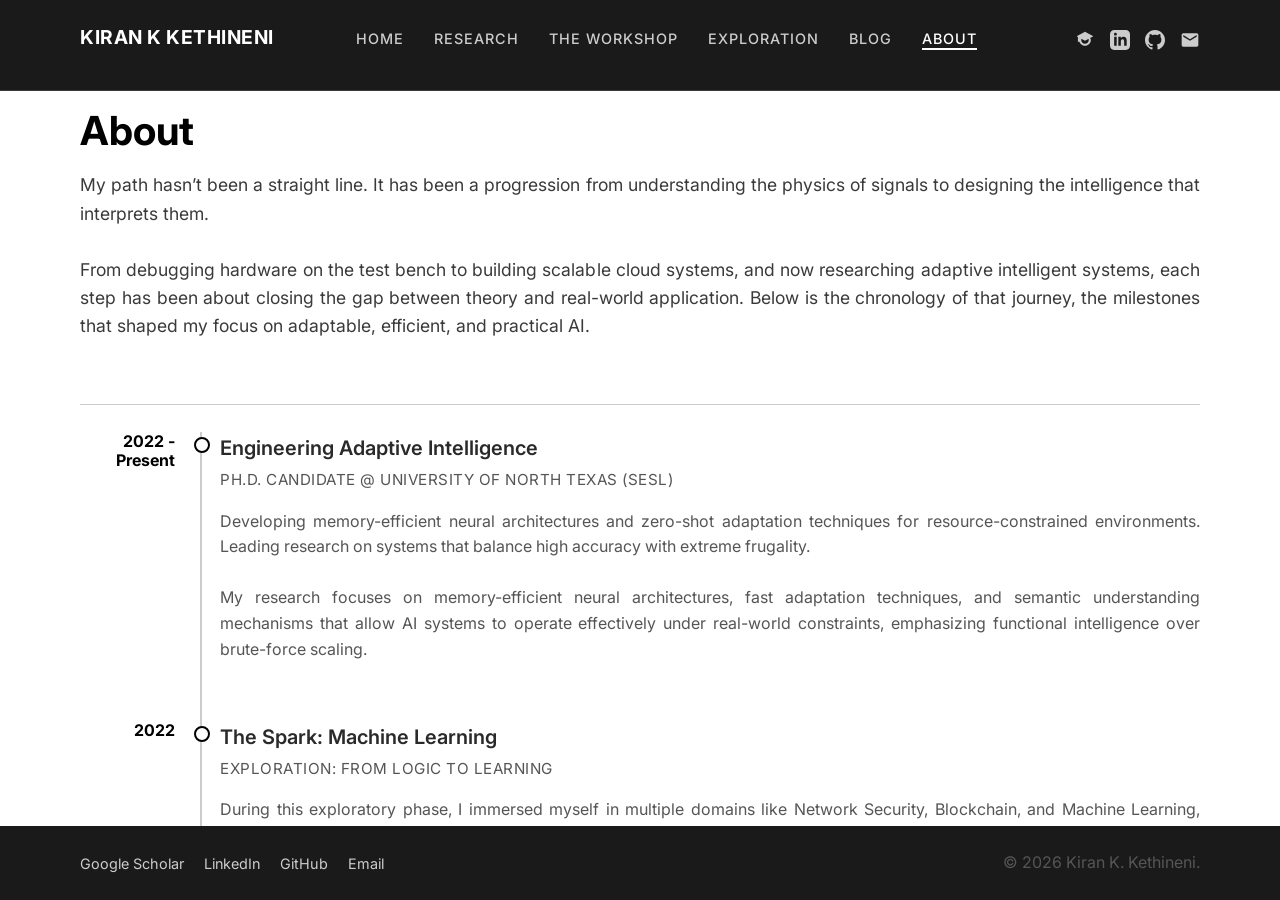
==== commit f4ca8746: "Removed dash in content" ====
--- a/about.html
+++ b/about.html
@@ -45,7 +45,7 @@
                 to designing the intelligence that interprets them.<br><br>
                 From debugging hardware on the test bench to building scalable cloud systems, and now researching
                 adaptive intelligent systems, each step has been about closing the gap between theory and real-world
-                application. Below is the chronology of that journey — the milestones that shaped my focus on adaptable,
+                application. Below is the chronology of that journey, the milestones that shaped my focus on adaptable,
                 efficient, and practical AI.
             </p>
         </section>
@@ -68,7 +68,7 @@
                             and
                             semantic understanding mechanisms that allow AI systems to operate effectively under
                             real-world
-                            constraints — emphasizing functional intelligence over brute-force scaling.
+                            constraints, emphasizing functional intelligence over brute-force scaling.
                         </div>
                     </div>
 
@@ -78,8 +78,8 @@
                         <div class="timeline-role">The Spark: Machine Learning</div>
                         <div class="timeline-location">Exploration: From Logic to Learning</div>
                         <div class="timeline-body">
-                            During this exploratory phase, I immersed myself in multiple domains — Network Security,
-                            Blockchain, and Machine Learning — searching for an area where mathematical depth met
+                            During this exploratory phase, I immersed myself in multiple domains like Network Security,
+                            Blockchain, and Machine Learning, searching for an area where mathematical depth met
                             real-world
                             impact.<br><br>
 
@@ -90,7 +90,7 @@
                             clear change in how I understood intelligence in computation.<br><br>
 
                             I came to see ML not as just another technical field, but as a foundational layer for modern
-                            technology — one capable of reshaping how systems perceive, adapt, and operate. That
+                            technology, one capable of reshaping how systems perceive, adapt, and operate. That
                             realization
                             set the direction for my doctoral journey and my focus on building adaptable, real-world
                             intelligent systems.
@@ -107,9 +107,9 @@
                             step
                             away from industry. I had come to a clear realization: I didn’t want to only implement
                             existing
-                            tools — I wanted to understand and improve the fundamental systems behind them.<br><br>
+                            tools. I wanted to understand and improve the fundamental systems behind them.<br><br>
                             Without a fixed destination, I treated this period as a focused phase of technical
-                            exploration —
+                            exploration,
                             a time to step back, reassess, and search for problems that were foundational rather than
                             incremental.
                         </div>
@@ -189,7 +189,7 @@
                         <div class="timeline-location">Math, Physics, Chemistry @ Sri Chaitanya Junior Kalasala</div>
                         <div class="timeline-body">
                             Built a strong analytical foundation through intensive study of mathematics, physics, and
-                            chemistry — disciplines that shaped my early interest in problem-solving, systems thinking,
+                            chemistry disciplines that shaped my early interest in problem-solving, systems thinking,
                             and
                             the underlying rules that govern how things work.
                         </div>
--- a/css/style.css
+++ b/css/style.css
@@ -35,7 +35,10 @@
   -webkit-font-smoothing: antialiased;
   display: flex;
   flex-direction: column;
-  min-height: 100vh;
+  height: 100vh;
+  /* Fixed viewport height */
+  overflow: hidden;
+  /* Prevent body scroll */
 }
 
 a {
@@ -64,7 +67,10 @@
 main.container {
   flex: 1;
   width: 100%;
-  /* Ensure it spans width */
+  overflow-y: auto;
+  /* Allow scrolling for content that overflows */
+  display: flex;
+  flex-direction: column;
 }
 
 .flex {
@@ -111,12 +117,24 @@
   border-bottom: 1px solid var(--gray-700);
 }
 
+/* Force baseline alignment for the header content to ensure text lines up perfectly at the bottom */
+header .container {
+  align-items: baseline;
+}
+
 .site-logo {
   font-weight: 700;
   font-size: 1.2rem;
   letter-spacing: 0.5px;
-}
-
+  display: flex;
+  /* Ensure it behaves as a block/flex item for alignment */
+  align-items: center;
+  line-height: 1;
+  /* Tighten bounding box */
+  /* Removed manual top: -3px */
+}
+
+/* HEADER NAV (Merged) */
 /* HEADER NAV (Merged) */
 .header-nav ul {
   display: flex;
@@ -124,6 +142,8 @@
   list-style: none;
   margin: 0;
   padding: 0;
+  align-items: baseline;
+  /* Align internal items by baseline too */
 }
 
 .header-nav a {
@@ -132,15 +152,26 @@
   font-size: 0.9rem;
   font-weight: 500;
   letter-spacing: 1px;
-  padding-bottom: 4px;
+  padding-bottom: 2px;
+  /* Minimal padding for hover border */
   border-bottom: 2px solid transparent;
   transition: all 0.2s ease;
+  display: block;
+  /* Ensure no extra line-height weirdness */
+  line-height: 1;
+  /* Reset line-height to font-size for specific vertical centering */
 }
 
 .header-nav a:hover,
 .header-nav a.active {
   color: var(--white);
   border-bottom: 2px solid var(--white);
+}
+
+.social-icons {
+  position: relative;
+  top: 6px;
+  /* Visual fix to align icons with text baseline */
 }
 
 .social-icons a {
@@ -228,27 +259,65 @@
 }
 
 /* TYPOGRAPHY COMPONENTS */
+/* TYPOGRAPHY COMPONENTS */
 h1 {
   font-size: 2.5rem;
+  /* 40px */
   font-weight: 700;
   color: var(--black);
   margin-bottom: 1rem;
+  line-height: 1.2;
 }
 
 h2 {
   font-size: 1.8rem;
+  /* 28.8px */
   font-weight: 600;
   color: var(--gray-800);
   margin-bottom: 1.5rem;
   margin-top: 3rem;
   border-left: 4px solid var(--gray-300);
   padding-left: 1rem;
-}
-
-p {
+  line-height: 1.3;
+}
+
+h3 {
+  font-size: 1.5rem;
+  /* 24px */
+  font-weight: 600;
+  color: var(--gray-800);
+  margin-bottom: 1rem;
+  line-height: 1.4;
+}
+
+h4 {
+  font-size: 1.25rem;
+  /* 20px */
+  font-weight: 600;
+  color: var(--gray-700);
+  margin-bottom: 0.5rem;
+}
+
+p,
+li,
+.body-text {
+  font-size: 1rem;
+  /* 16px - BASE */
   color: var(--gray-500);
   margin-bottom: 1rem;
+  line-height: 1.6;
   max-width: 100%;
+}
+
+.text-lg,
+.lead,
+.subtitle {
+  font-size: 1.2rem;
+}
+
+.text-sm,
+.caption {
+  font-size: 0.9rem;
 }
 
 /* BUTTONS (Text based mostly) */
@@ -422,16 +491,14 @@
 .workshop-wrapper {
   position: relative;
   width: 100%;
-  height: calc(100vh - 220px);
-  min-height: 500px;
+  height: 100%;
+  /* Fill main container */
   overflow: hidden;
-  /* Hide scrollbars */
+  /* Prevent wrapper from scrolling, use internal scroll */
   border: none;
   background: var(--white);
   margin-top: 0.5rem;
-  /* Reduced from 1rem */
   margin-bottom: 0.5rem;
-  /* Reduced from 1rem */
   display: flex;
   flex-direction: column;
   padding: 0.25rem;
@@ -442,6 +509,20 @@
   margin-bottom: 0.2rem;
   margin-top: 0;
   line-height: 1.1;
+  flex-shrink: 0;
+  /* Don't shrink title */
+}
+
+.hex-scroll-container {
+  flex: 1;
+  /* Take remaining space */
+  width: 100%;
+  overflow-y: auto;
+  /* Scroll ONLY the tiles */
+  position: relative;
+  border-top: 1px solid var(--gray-300);
+  /* Optional separator */
+  margin-top: 10px;
 }
 
 .workshop-wrapper p {
@@ -578,25 +659,27 @@
 }
 
 /* EXPLORATION PAGE STYLES */
-@import url('https://fonts.googleapis.com/css2?family=Patrick+Hand&display=swap');
-
+/* EXPLORATION PAGE STYLES */
+/* Neutralized sketch font to match global style */
 .sketch-font {
-  font-family: 'Patrick Hand', cursive;
+  font-family: inherit;
+  font-weight: 400;
 }
 
 .view-container {
   position: relative;
   width: 100%;
-  height: calc(100vh - 220px);
-  min-height: 500px;
-  /* Fixed height container for the "app" feel */
+  flex: 1;
+  /* Fill remaining space in main */
   overflow: hidden;
+  /* Views handle their own scrolling or this handles it? */
+  /* Actually, if views are absolute 100%, this container is the frame. */
   border: 2px solid var(--black);
   border-radius: 4px;
   /* Rough corner could use SVG border image later */
   background: var(--white);
-  margin-top: 2rem;
-  margin-bottom: 2rem;
+  margin-top: 10px;
+  margin-bottom: 0.5rem;
 }
 
 /* Make views transparent so they inherit container background or texture */
@@ -612,6 +695,8 @@
   display: flex;
   flex-direction: column;
   padding: 0.5rem;
+  padding-top: 70px;
+  /* Added space for Back button */
   overflow-y: auto;
 }
 
@@ -660,6 +745,8 @@
 /* Specific view overrides */
 #view-map {
   overflow: hidden;
+  padding: 0;
+  /* Reset padding for map */
 }
 
 #view-landscape {
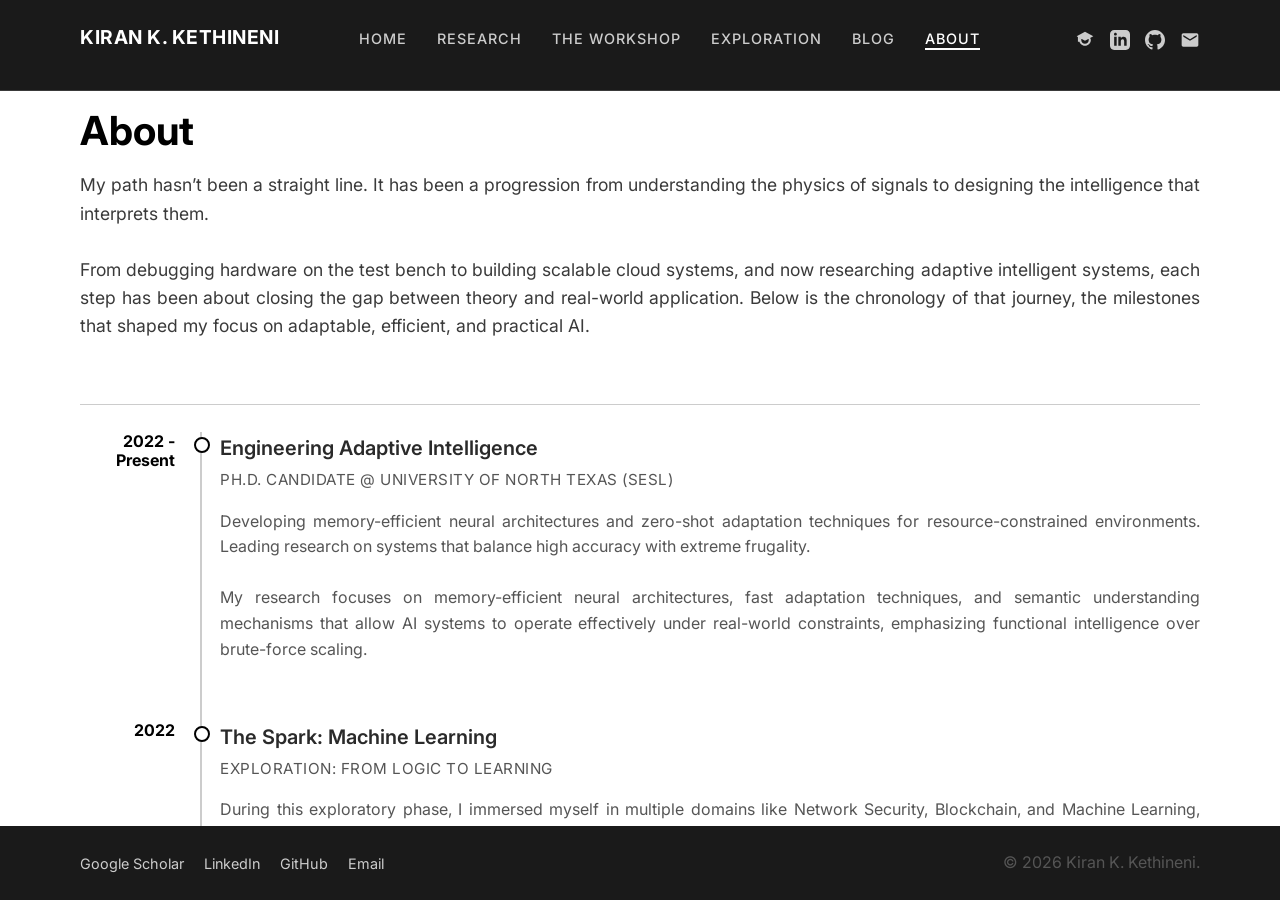
==== commit e75d864f: "KIRAN K. KETHINENI" ====
--- a/about.html
+++ b/about.html
@@ -4,7 +4,7 @@
 <head>
     <meta charset="UTF-8">
     <meta name="viewport" content="width=device-width, initial-scale=1.0">
-    <title>About | My Name</title>
+    <title>About | Kiran K. Kethineni</title>
     <link rel="stylesheet" href="css/style.css">
     <link
         href="https://fonts.googleapis.com/css2?family=Inter:wght@300;400;600;700&family=Roboto:wght@300;400;500&display=swap"
